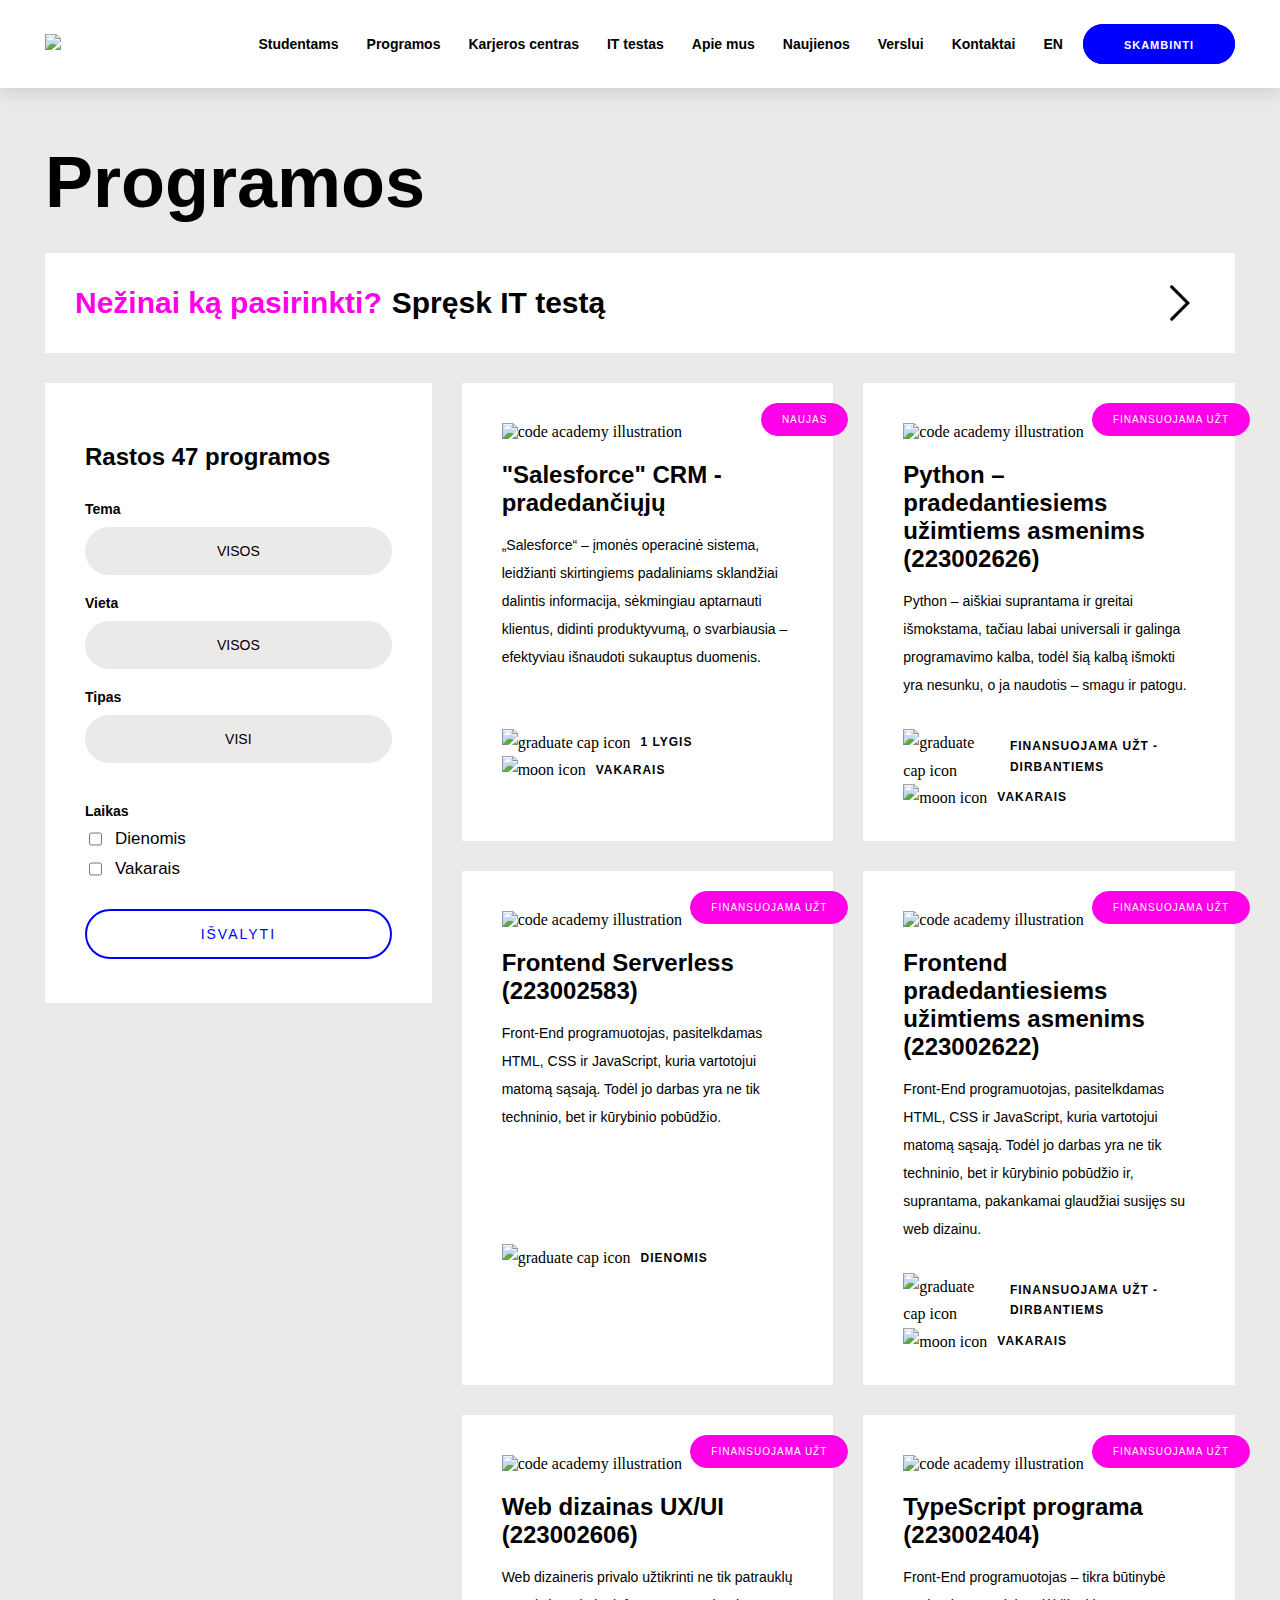
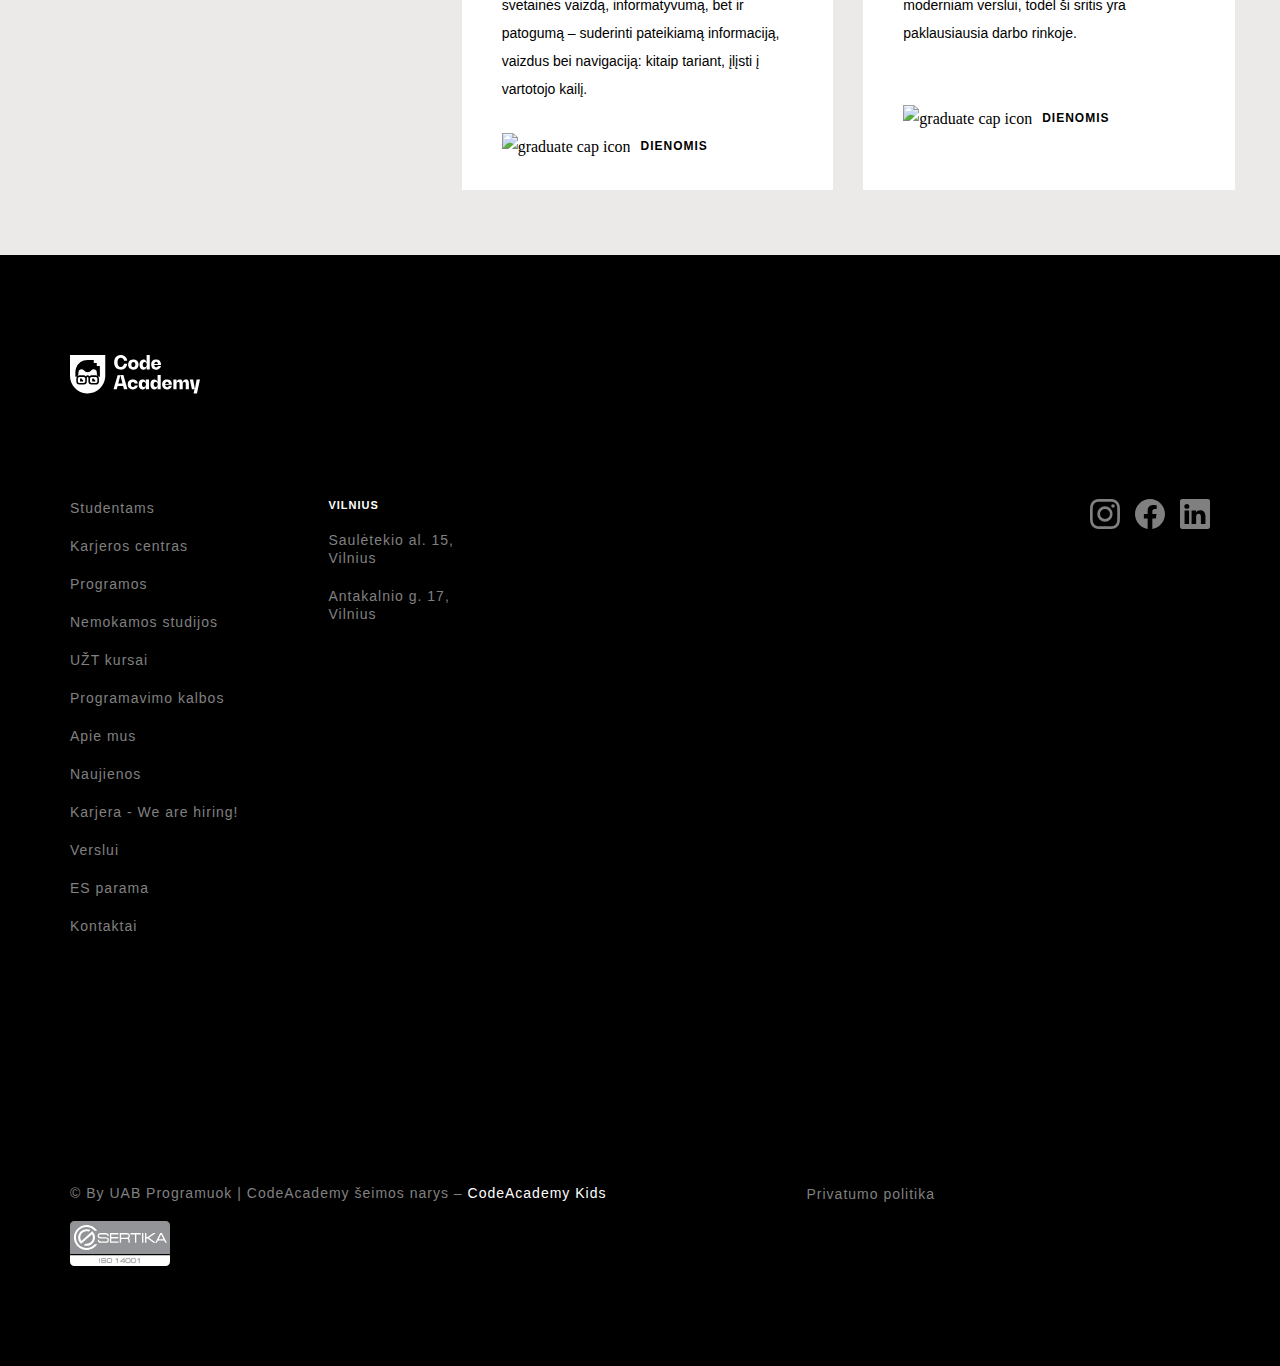
==== programos.html @ e9f314dd "first commit" ====
<!DOCTYPE html>
<html lang="en">
<head>
    <meta charset="UTF-8">
    <meta http-equiv="X-UA-Compatible" content="IE=edge">
    <meta name="viewport" content="width=device-width, initial-scale=1.0">
    <title>Programos</title>
    <link rel="stylesheet" href="./programos.css">
</head>
<body>
    <div class="header-container-main">
        <div class="header-sticky">
            <div class="header-container">
                <header class="main-header">
                    <div class="image-wrapper">
                        <img class="logo" src="./https://codeacademy.lt/wp-content/themes/codeacademy/dist/images/codeacademy-black.svg" wialt="code academy logotipas">
                    </div>
        
                    <nav class="main-navigation">
                        <ul class="main-menu">
                            <li class="menu-item"><a class="menu-link" href="#">Studentams</a></li>
                            <li class="menu-item"><a class="menu-link" href="#">Programos</a></li>
                            <li class="menu-item"><a class="menu-link"  href="#">Karjeros centras</a></li>
                            <li class="menu-item"><a class="menu-link" href="#">IT testas</a></li>
                            <li class="menu-item"><a class="menu-link" href="#">Apie mus</a></li>
                            <li class="menu-item"><a class="menu-link" href="#">Naujienos</a></li>
                            <li class="menu-item"><a class="menu-link" href="#">Verslui</a></li>
                            <li class="menu-item"><a class="menu-link" href="#">Kontaktai</a></li>
                            <li class="menu-item"><a class="menu-link" href="#">EN</a></li>
                            <li class="menu-item"><a class="button" href="tel:+37063409771">SKAMBINTI</a></li>
                        </ul>
                    </nav> 
                </header>
            </div>
        </div>
    </div>
          
    <div class="container">        
        <h1 class="header-wrapper">Programos</h1>
        <div class="image-container">
            <a class="image-link" href="#">
                <div class="image-content">
                    <div class="text">
                        <span class="pink">Nežinai ką pasirinkti?</span>
                        <span class="black">Spręsk IT testą</span>
                    </div> 
                    <img class="arrow" src="./images/next.png" alt="arrow icon" width="50">
                </div>   
            </a>

        </div>
        <div class="main-content-wrapper">
            <div class="filters-wrapper">
                <h2 class="wrapper-header">Rastos 47 programos</h2>

                <div class="filters">
                <span class="heavy">Tema</span>
                <input class="button-select" type="button" value="Visos" >
                <span class="heavy">Vieta</span>
                <input class="button-select" type="button" value="Visos">
                <span class="heavy">Tipas</span>
                <input class="button-select" type="button" value="Visi">
                </div>
            
                <div class="time">
                <span class="heavy">Laikas</span>
                <div class="laikas">
                    <div class="day">
                        <input class="checkbox" type="checkbox">
                        <span class="light">Dienomis</span>
                    </div>
                    <div class="night">
                        <input class="checkbox" type="checkbox">
                        <span class="light">Vakarais</span>
                    </div>
                </div>
                </div>
            
                <input class="button-blue" type="button" value="Išvalyti">
            </div>

            <div class="programos-wrapper">
                <div class="programa-wrapper" ><a class="link" href="#"> 
                    <div class="group">
                        <img class="image" src="./images/ca-1.svg" alt="code academy illustration" width="100">
                        <div class="content-wrapper">
                            <h2 class="wrapper-header">"Salesforce" CRM - pradedančiųjų</h2>
                            <p class="content">„Salesforce“ – įmonės operacinė sistema, leidžianti skirtingiems padaliniams sklandžiai dalintis informacija, sėkmingiau aptarnauti klientus, didinti produktyvumą, o svarbiausia – efektyviau išnaudoti sukauptus duomenis.</p>
                        </div>
                    </div>
                    
                    <ul class="list">
                        <div class="list-items">
                            <li class="icon"><img src="./images/graduate-cap.png" alt="graduate cap icon" width="20"></li>
                            <li class="list-item">1 Lygis</li>
                        </div>
                        <div class="list-items">
                            <li class="icon"><img src="./images/moon.png" alt="moon icon" width="20"></li>
                            <li class="list-item">vakarais</li>
                        </div>
                    </ul>

                    <div class="islindes">
                        <span class="ruzavas">Naujas</span>
                    </div>
                </a>
                </div>

                <div class="programa-wrapper"><a class="link" href="#">
                    <div class="group">
                        <img class="image" src="./images/ca-2.svg" alt="code academy illustration" width="100">
                        <div class="content-wrapper">
                            <h2 class="wrapper-header">Python – pradedantiesiems užimtiems asmenims (223002626)</h2>
                            <p class="content">Python – aiškiai suprantama ir greitai išmokstama, tačiau labai universali ir galinga programavimo kalba, todėl šią kalbą išmokti yra nesunku, o ja naudotis – smagu ir patogu.</p>
                        </div>
                    </div>
                    
                    <ul class="list">
                        <div class="list-items">
                            <li class="icon"><img src="./images/graduate-cap.png" alt="graduate cap icon" width="20"></li>
                            <li class="list-item">finansuojama užt - dirbantiems</li>
                        </div>
                        <div class="list-items">
                            <li class="icon"><img src="./images/moon.png" alt="moon icon" width="20"></li>
                            <li class="list-item">vakarais</li>
                        </div>
                    </ul>

                    <div class="islindes">
                        <span class="ruzavas">Finansuojama užt</span>
                    </div>
                </a>
                </div>

                <div class="programa-wrapper"><a class="link" href="#">
                    <div class="group">
                        <img class="image" src="./images/ca-3-4.svg" alt="code academy illustration" width="100">
                        <div class="content-wrapper">
                            <h2 class="wrapper-header">Frontend Serverless (223002583)</h2>
                            <p class="content">Front-End programuotojas, pasitelkdamas HTML, CSS ir JavaScript, kuria vartotojui matomą sąsają. Todėl jo darbas yra ne tik techninio, bet ir kūrybinio pobūdžio.</p>
                        </div>
                    </div>
                    
                    <ul class="list">
                        <div class="list-items">
                            <li class="icon"><img src="./images/sun.png" alt="graduate cap icon" width="20"></li>
                            <li class="list-item">dienomis</li>
                        </div>
                    </ul>

                    <div class="islindes">
                        <span class="ruzavas">Finansuojama užt</span>
                    </div>
                </a>
                </div>

                <div class="programa-wrapper"><a class="link" href="#">
                    <div class="group">
                        <img class="image" src="./images/ca-3-4.svg" alt="code academy illustration" width="100">
                        <div class="content-wrapper">
                            <h2 class="wrapper-header">Frontend pradedantiesiems užimtiems asmenims (223002622)</h2>
                            <p class="content">Front-End programuotojas, pasitelkdamas HTML, CSS ir JavaScript, kuria vartotojui matomą sąsają. Todėl jo darbas yra ne tik techninio, bet ir kūrybinio pobūdžio ir, suprantama, pakankamai glaudžiai susijęs su web dizainu.</p>
                        </div>
                    </div>
                    
                    <ul class="list">
                        <div class="list-items">
                            <li class="icon"><img src="./images/graduate-cap.png" alt="graduate cap icon" width="20"></li>
                            <li class="list-item">finansuojama užt - dirbantiems</li>
                        </div>
                        <div class="list-items">
                            <li class="icon"><img src="./images/moon.png" alt="moon icon" width="20"></li>
                            <li class="list-item">vakarais</li>
                        </div>
                    </ul>

                    <div class="islindes">
                        <span class="ruzavas">Finansuojama užt</span>
                    </div>
                </a>
                </div>

                <div class="programa-wrapper"><a class="link" href="#">
                    <div class="group">
                       <img class="image" src="./images/ca-5.svg" alt="code academy illustration" width="100">
                        <div class="content-wrapper">
                            <h2 class="wrapper-header">Web dizainas UX/UI (223002606)</h2>
                            <p class="content">Web dizaineris privalo užtikrinti ne tik patrauklų svetainės vaizdą, informatyvumą, bet ir patogumą – suderinti pateikiamą informaciją, vaizdus bei navigaciją: kitaip tariant, įlįsti į vartotojo kailį.</p>
                        </div> 
                    </div>
                    
                    <ul class="list">
                        <div class="list-items">
                            <li class="icon"><img src="./images/sun.png" alt="graduate cap icon" width="20"></li>
                            <li class="list-item">dienomis</li>
                        </div>
                    </ul>

                    <div class="islindes">
                        <span class="ruzavas">Finansuojama užt</span>
                    </div>
                </a>
                </div>

                <div class="programa-wrapper"><a class="link" href="#">
                    <div class="group">
                        <img class="image" src="./images/ca-6.svg" alt="code academy illustration" width="100">
                        <div class="content-wrapper">
                            <h2 class="wrapper-header">TypeScript programa (223002404)</h2>
                            <p class="content">Front-End programuotojas – tikra būtinybė moderniam verslui, todėl ši sritis yra paklausiausia darbo rinkoje.</p>
                        </div>
                    </div>
                    
                    <ul class="list">
                        <div class="list-items">
                            <li class="icon"><img src="./images/sun.png" alt="graduate cap icon" width="20"></li>
                            <li class="list-item">dienomis</li>
                        </div>
                    </ul>

                    <div class="islindes">
                        <span class="ruzavas">Finansuojama užt</span>
                    </div>
                </a>
                </div>

            </div>
        </div>
        
    </div>

    <div class="footer-container">
        <div class="footer-wrapper">
            <div class="footer-1">
                <div class="footer-image-wrapper">
                    <img class="footer-logo" src="./images/codeacademy-white.svg" alt="code academy logo footer" width="130">
                </div>
                <div class="footer-main-part-wrapper">
                    <div class="lists">
                        <ul class="footer-list-1">
                            <li class="footer-list-item"><a class="footer-list-link" href="#">Studentams</a></li>
                            <li class="footer-list-item"><a class="footer-list-link" href="#">Karjeros centras</a></li>
                            <li class="footer-list-item"><a class="footer-list-link" href="#">Programos</a></li>
                            <li class="footer-list-item"><a class="footer-list-link" href="#">Nemokamos studijos</a></li>
                            <li class="footer-list-item"><a class="footer-list-link" href="#">UŽT kursai</a></li>
                            <li class="footer-list-item"><a class="footer-list-link" href="#">Programavimo kalbos</a></li>
                            <li class="footer-list-item"><a class="footer-list-link" href="#">Apie mus</a></li>
                            <li class="footer-list-item"><a class="footer-list-link" href="#">Naujienos</a></li>
                            <li class="footer-list-item"><a class="footer-list-link" href="#">Karjera - We are hiring!</a></li>
                            <li class="footer-list-item"><a class="footer-list-link" href="#">Verslui</a></li>
                            <li class="footer-list-item"><a class="footer-list-link" href="#">ES parama</a></li>
                            <li class="footer-list-item"><a class="footer-list-link" href="#">Kontaktai</a></li>
                        </ul>
                        <div class="footer-list-div">
                            <span class="city">Vilnius</span>
                            <ul class="footer-list-2">
                                <li class="footer-list-item"><a class="footer-list-link" href="#">Saulėtekio al. 15, Vilnius</a></li>
                                <li class="footer-list-item"><a class="footer-list-link" href="#">Antakalnio g. 17, Vilnius</a></li>
                            </ul>
                        </div>
                    </div>
                    <div class="icons-wrapper">
                        <a class="instagram-link" href="#">
                            <svg class="media-icon" xmlns="http://www.w3.org/2000/svg" xmlns:xlink="http://www.w3.org/1999/xlink" width="30" height="31"><defs><path d="M0 .009h29.991v29.987H0z"></path></defs><g fill-rule="evenodd"><mask><use xlink:href="#a"></use></mask><path  d="M14.995.01c-4.072 0-4.583.017-6.182.09-1.596.072-2.686.326-3.64.697a7.34 7.34 0 00-2.656 1.73 7.344 7.344 0 00-1.73 2.655c-.37.954-.624 2.044-.697 3.64-.073 1.6-.09 2.11-.09 6.183 0 4.072.017 4.583.09 6.182.073 1.596.327 2.686.697 3.64a7.34 7.34 0 001.73 2.656 7.34 7.34 0 002.656 1.73c.954.37 2.044.624 3.64.697 1.6.073 2.11.09 6.182.09 4.073 0 4.583-.017 6.183-.09 1.596-.073 2.686-.327 3.64-.697a7.348 7.348 0 002.656-1.73 7.366 7.366 0 001.73-2.656c.37-.954.623-2.044.696-3.64.073-1.6.09-2.11.09-6.182 0-4.073-.017-4.583-.09-6.183-.072-1.596-.326-2.686-.697-3.64a7.348 7.348 0 00-1.73-2.656 7.37 7.37 0 00-2.655-1.73c-.954-.37-2.044-.624-3.64-.696-1.6-.073-2.11-.09-6.183-.09zm0 2.701c4.004 0 4.478.016 6.06.088 1.462.066 2.256.31 2.784.516.7.272 1.2.597 1.724 1.122.525.524.85 1.024 1.122 1.724.205.528.45 1.322.516 2.784.072 1.582.088 2.056.088 6.06s-.016 4.478-.088 6.06c-.066 1.461-.31 2.255-.516 2.784a4.644 4.644 0 01-1.122 1.724 4.634 4.634 0 01-1.724 1.121c-.528.206-1.322.45-2.784.517-1.581.072-2.056.087-6.06.087s-4.478-.015-6.06-.087c-1.461-.067-2.255-.311-2.784-.517a4.654 4.654 0 01-1.724-1.121 4.65 4.65 0 01-1.121-1.724c-.206-.529-.45-1.323-.517-2.785-.072-1.581-.087-2.055-.087-6.06 0-4.003.015-4.477.087-6.059.067-1.462.311-2.256.517-2.784.272-.7.597-1.2 1.121-1.724a4.652 4.652 0 011.724-1.122c.529-.205 1.323-.45 2.785-.516 1.581-.072 2.055-.088 6.06-.088z" mask="url(#b)"></path><path d="M14.995 20.003a4.998 4.998 0 110-9.997 4.998 4.998 0 010 9.997zm0-12.699a7.7 7.7 0 10.002 15.4 7.7 7.7 0 00-.002-15.399zM24.8 7a1.8 1.8 0 11-3.6 0 1.8 1.8 0 013.6 0" mask="url(#b)"></path></g></svg>
                        </a>
                        <a class="facebook-link" href="#">
                            <svg class="media-icon" xmlns="http://www.w3.org/2000/svg" width="30" height="30"><path d="M30 15.092C30 6.757 23.284 0 15 0 6.716 0 0 6.757 0 15.092 0 22.624 5.485 28.868 12.656 30V19.454H8.848v-4.362h3.808v-3.325c0-3.783 2.24-5.872 5.666-5.872 1.641 0 3.358.295 3.358.295v3.714h-1.892c-1.863 0-2.444 1.163-2.444 2.357v2.83h4.16l-.665 4.363h-3.495V30C24.514 28.868 30 22.624 30 15.092" fill-rule="evenodd"></path></svg>
                        </a>
                        <a class="linkedin-link" href="#">
                            <svg class="media-icon" xmlns="http://www.w3.org/2000/svg" width="30" height="30"><path d="M27.783 0C29.007 0 30 .963 30 2.149v25.702C30 29.038 29.007 30 27.783 30H2.217C.993 30 0 29.038 0 27.852V2.149C0 .963.993 0 2.217 0h25.566zM9.094 11.566H4.563v13.547h4.531V11.566zm11.123-.317c-2.354 0-3.436 1.259-4.046 2.177l-.038.058v-1.917h-4.53c.017.372.024 1.69.025 3.367v1.558c-.003 3.46-.021 7.58-.025 8.454l-.001.156-.001.01h4.532v-7.563c0-.405.03-.81.15-1.099.327-.81 1.072-1.647 2.324-1.647 1.64 0 2.295 1.242 2.295 3.064v7.246h4.531v-7.767c0-4.161-2.235-6.097-5.216-6.097zM6.859 5.036c-1.55 0-2.563 1.011-2.563 2.34 0 1.3.983 2.341 2.504 2.341h.03c1.58 0 2.563-1.04 2.563-2.34-.03-1.33-.984-2.34-2.534-2.34z"></path></svg>
                        </a>
                    </div>
                </div>
                
            </div>
            <div class="footer-2">
                <div class="footer-bottom-1">
                    <span class="footer-bottom-line">© By UAB Programuok | CodeAcademy šeimos narys – <a class="kids-link" href="#">CodeAcademy Kids</a></span>
                    <img class="sertika logo" src="./images/sertika.svg" alt="sertika logo" width="100">
                </div>
                <div class="footer-bottom-2">
                    <span class="footer-list-item"><a class="footer-list-link" href="#">Privatumo politika</a></span>
                </div>
            </div>
        </div>
    </div>
    
    
</body>
</html>
---- programos.css ----
*, *:before, *:after {
    box-sizing: border-box;
}

body {
    background-color: rgb(236, 233, 233);
    margin: 0;
}

.header-container-main {
    background-color: white;
    position: sticky;
    top: 0;
    z-index: 1000;
    box-shadow: 0 5px 15px 1px rgba(0, 0, 0, 0.1);
}

.header-container {
    padding: 5px;
    max-width: 1200px;
    margin-left: auto;
    margin-right: auto;
    background-color: white;
}

.container {
    padding: 5px;
    max-width: 1200px;
    margin-left: auto;
    margin-right: auto;
    margin-bottom: 60px;
    display: grid;
    grid-template-columns: 1fr;
    gap: 30px;
}

.main-header {
    display: flex;
    justify-content: space-between;
    align-items: center;
    background-color: white;
}

.main-navigation ul {
    display:flex;
}

ul.main-menu {
   padding-left: 0;
   margin: 0;
}

.main-menu li:nth-child(1) {
    padding-left: 0;
}

.main-menu li:nth-child(9) {
    padding-right: 0;
}

.main-menu li:last-child {
    padding-right: 0;
    padding-left: 0;
}

ul.main-menu .button {
    color: white;
    font-size: 11px;
    font-weight: 600;
    font-family: Bw Nista Int,Arial,sans-serif;
    text-decoration: none;
    letter-spacing: 1px;
    background-color: blue;
    border: 1px solid blue;
    border-radius: 40px;
    padding: 14px 40px 12px 40px;
    margin-left: 20px;
}

ul.main-menu .button:hover {
    background-color: rgb(59, 59, 250);
    border: 1px solid rgb(59, 59, 250);
}


li.menu-item {
    list-style-type: none;
    padding: 30px 14px;
}

li .menu-link {
    text-decoration: none;
    color: black;
    font-family: Bw Nista Int,Arial,sans-serif;
    font-size: 14px;
    font-weight: 700;
}

li .menu-link:hover {
    color: rgba(0, 0, 0, 0.7);
}




.image-container {
    background-color: white;
    background-image: url(images/MicrosoftTeams-image.png);
    background-size: 600px;
    background-repeat: no-repeat;
    background-position: 90% 60%;
}

.image-content {
    display: flex;
    align-items: center;
    justify-content: space-between;
    padding: 25px 30px;
}

.text {
    display: flex;
    gap: 10px;
}

.image-link {
    text-decoration: none;
    width: 100%;
}

.pink, 
.black {
    font-size: 30px;
    font-weight: 700;
    font-family: Bw Gradual,Arial,sans-serif;
}

.black {
    color: black;
}

.pink {
    color: #ff00e9;
}

.header-wrapper {
    color: black;
    font-size: 72px;
    font-family: "Bw Gradual", Arial, sans-serif;
    font-weight: 700;
    margin-bottom: 0;
}

.main-content-wrapper {
    display: grid;
    grid-template-columns: 1fr 2fr;
    gap: 30px;
}

.programos-wrapper {
    display: grid;
    grid-template-columns: 1fr 1fr;
    gap: 30px;
}

.programos-wrapper .link {
    text-decoration: none;
    color: black;
}

.filters-wrapper {
    background-color: white;
    padding: 40px;
    display: flex;
    flex-direction: column;
    gap: 30px;
    height: 620px;
    position: sticky;
    top: 113px;
}


.programa-wrapper .link {
    background-color: white;
    padding: 40px 40px 30px;
    height: 100%;
    display: flex;
    flex-direction: column;
    justify-content: space-between;
    position: relative;
}

.wrapper-header {
    font-family: Bw Gradual,Arial,sans-serif;
    font-weight: 700;
    font-size: 24px;
    line-height: 1.17;
    margin-bottom: 0;
}

.filters {
    display: flex;
    flex-direction: column;
    gap: 10px;
}


.heavy {
    font-family: Bw Nista Int,Arial,sans-serif;
    font-size: 14px;
    font-weight: 700;
    display: block;
}

.button-select {
    background-color: rgb(236, 233, 233);
    padding: 15px 20px;
    border: 1px solid rgb(236, 233, 233);
    border-radius: 40px;
    text-transform: uppercase;
    font-family:  Nista Int,Arial,sans-serif;
    font-size: 14px;
    margin-bottom: 10px;
    display: flex;
}

.button-select:hover {
    background-color: rgb(195, 195, 195);
    border: 1px solid rgb(207, 207, 207);
}

.button-select:active {
    box-shadow: 0 0 7px 2px rgb(66, 66, 248);
}

.time {
    display: flex;
    flex-direction: column;
    gap: 10px;
}

.laikas {
    display: flex;
    flex-direction: column;
    gap: 10px;
}

.day, 
.night {
    display: flex;
    column-gap: 10px;
}

.light {
    font-family: Bw Nista Int,Arial,sans-serif;
    font-size: 17px;
}

.button-blue {
    text-transform: uppercase;
    font-family: Nista Int,Arial,sans-serif;
    font-size: 14px;
    letter-spacing: 2px;
    padding: 15px 20px;
    border: 2px solid blue;
    border-radius: 40px;
    background-color: white;
    color: blue;
    cursor: pointer;
}

.button-blue:hover {
    border: 2px solid rgb(91, 91, 252);
    color: rgb(91, 91, 252);
}







.content {
    font-family: Nista Int,Arial,sans-serif;
    font-size: 14px;
    line-height: 2;
}

.list {
    padding-left: 0;
    margin-bottom: 0;
    display: flex;
    flex-wrap: wrap;
    column-gap: 50px;
}

.list-items {
    display: flex;
    gap: 10px;
    align-items: center;
    line-height: 1.7;
}

.icon {
    list-style-type: none;
}

.list-item {
    list-style-type: none;
    text-transform: uppercase;
    letter-spacing: 1px;
    font-family: Nista Int,Arial,sans-serif;
    font-size: 12px;
    font-weight: 700;
}

.islindes .ruzavas {
    color: white;
    background-color: #ff00e9;
    border: 1px solid #ff00e9;
    border-radius: 50px;
    text-transform: uppercase;
    font-size: 10px;
    font-family: Nista Int,Arial,sans-serif;
    letter-spacing: 1px;
    padding: 10px 20px;
    position: absolute;
    top: 20px;
    right: -15px;
}





.footer-container {
    background-color: black;
}

.footer-wrapper {
    padding: 100px 0 100px 0;
    display: flex;
    flex-direction: column;
    gap: 250px;
    margin-left: auto;
    margin-right: auto;
    max-width: 1200px;
}

.footer-1 {
    display: flex;
    flex-direction: column;
    gap: 100px;
}

.footer-main-part-wrapper {
    display: flex;
    justify-content: space-between;
}

.city {
    color: white;
    text-transform: uppercase;
    font-family: Bw Nista Int,Arial,sans-serif;
    font-size: 11px;
    font-weight: 700;
    letter-spacing: 1px;
}

.lists {
    display: flex;
    gap: 90px;
}

.footer-list-div {
    display: flex;
    flex-direction: column;
    gap: 20px;
}

ul.footer-list-1, 
ul.footer-list-2 {
    padding-left: 0;
    display: flex;
    flex-direction: column;
    gap: 20px;
}

ul.footer-list-1 {
    margin: 0;
}

ul.footer-list-2 {
    width: 140px;
    margin: 0;
}

.footer-list-item {
    list-style-type: none;
}

.footer-list-item:hover {
    text-decoration: underline;
}

.footer-list-link {
    color: gray;
    text-decoration: none;
    font-family: Bw Nista Int,Arial,sans-serif;
    font-size: 14px;
    letter-spacing: 1px;
}

.footer-list-link:hover {
    color: white;
}

.icons-wrapper {
    display: flex;
    gap: 15px;
}

.media-icon {
    fill: gray;
}

.media-icon:hover {
    fill: white;
}

.footer-2 {
    display: flex;
    gap: 200px;
}

.footer-bottom-1 {
    display: flex;
    flex-direction: column;
    gap: 20px;
}


.footer-bottom-line {
    font-family: Bw Nista Int,Arial,sans-serif;
    font-size: 14px;
    color: gray;
    letter-spacing: 1px;
}

.kids-link {
    text-decoration: none;
    color: white;
}

.kids-link:hover {
    text-decoration: underline;
}




@media (max-width: 1299px) {
    .footer-1, .footer-2 {
        margin-left: 30px;
        margin-right: 30px;
    }
}

@media (max-width: 899px) {
    .programos-wrapper {
        grid-template-columns: 1fr;
    }
    .footer-2 {
        gap: 100px;
    }
}

@media (max-width: 799px) {
    .main-content-wrapper {
        grid-template-columns: 1fr;
        margin-left: 30px;
        margin-right: 30px;
    }
    .filters-wrapper {
        position: unset;
    }
    .footer-2 {
        flex-direction: column;
        gap: 50px;
    }
    .footer-bottom-2 {
        order: -2;
    }
}

@media (max-width: 699px) {
    .footer-main-part-wrapper .lists {
        flex-direction: column;
    }
    .footer-wrapper {
        padding-left: 30px;
        padding-right: 30px;
    }
}

@media (max-width: 499px) {
    .footer-main-part-wrapper {
        flex-direction: column;
        gap: 90px;
    }
    
}
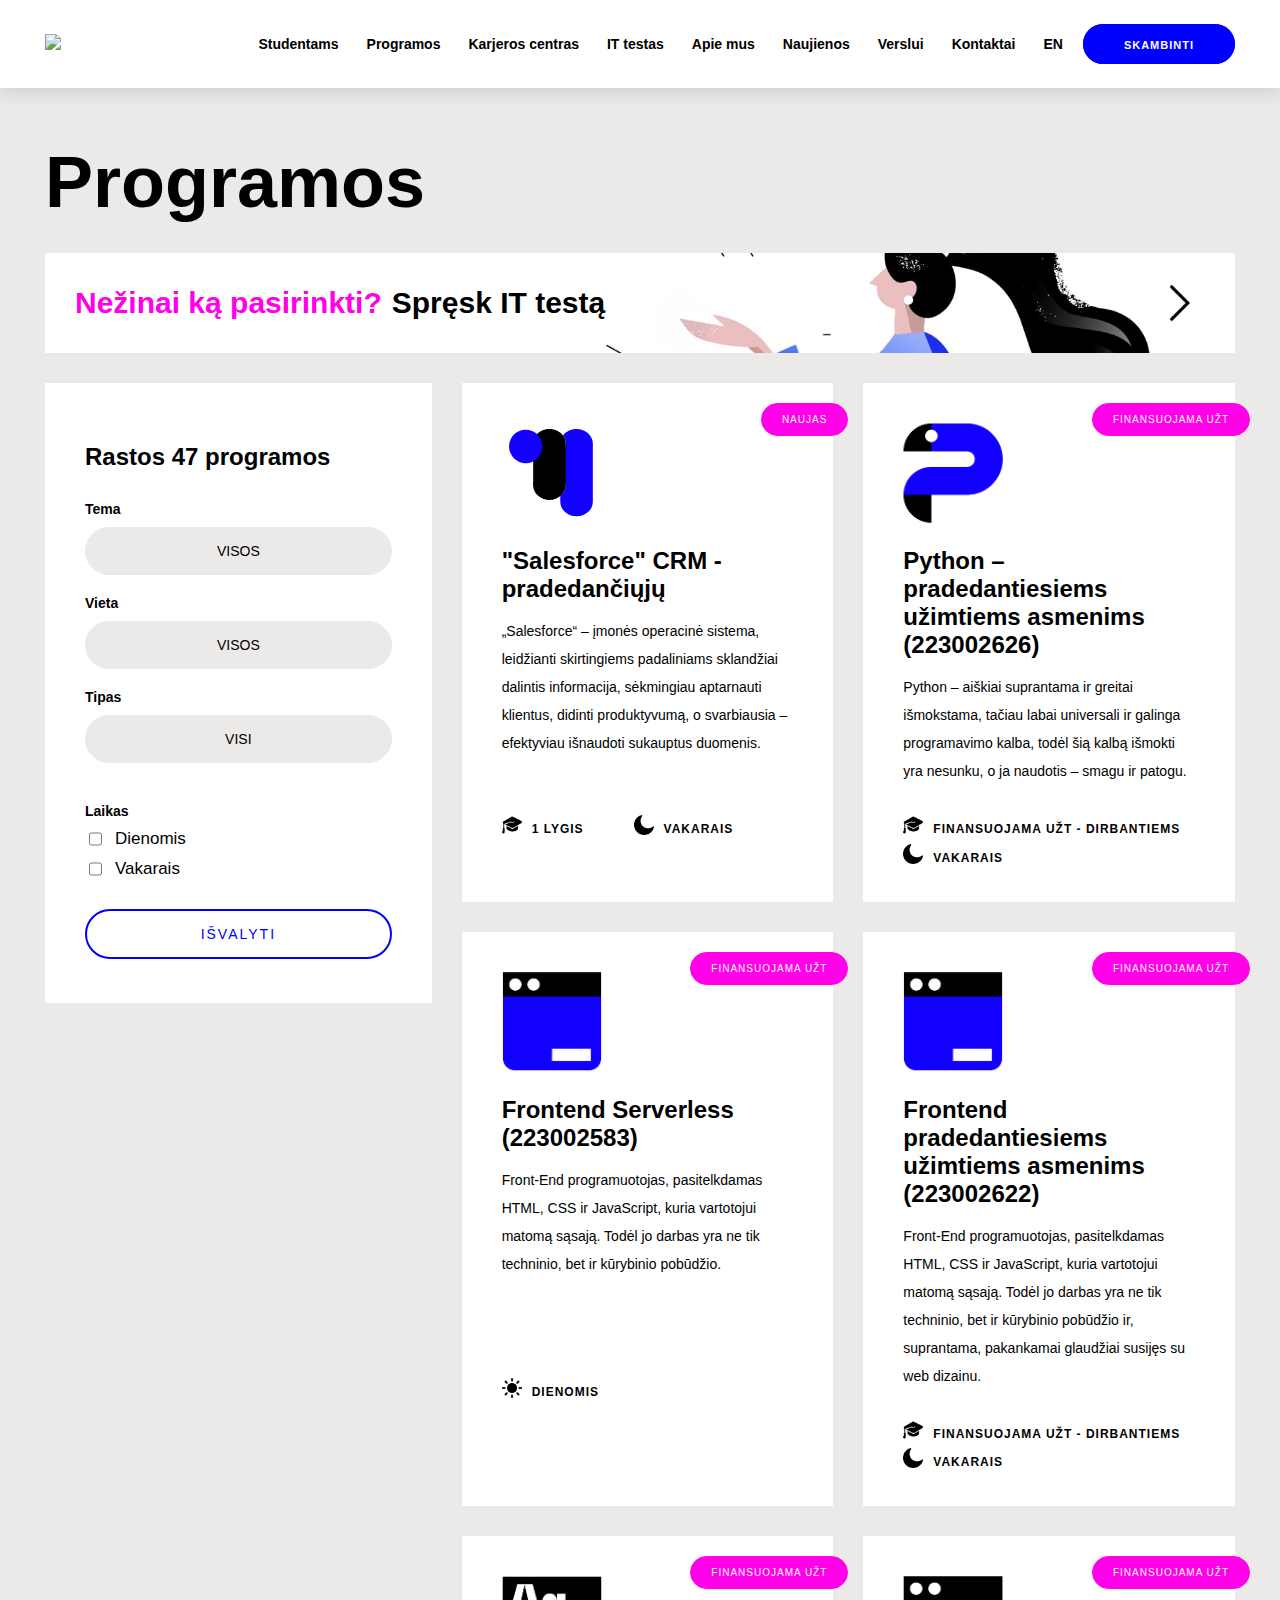
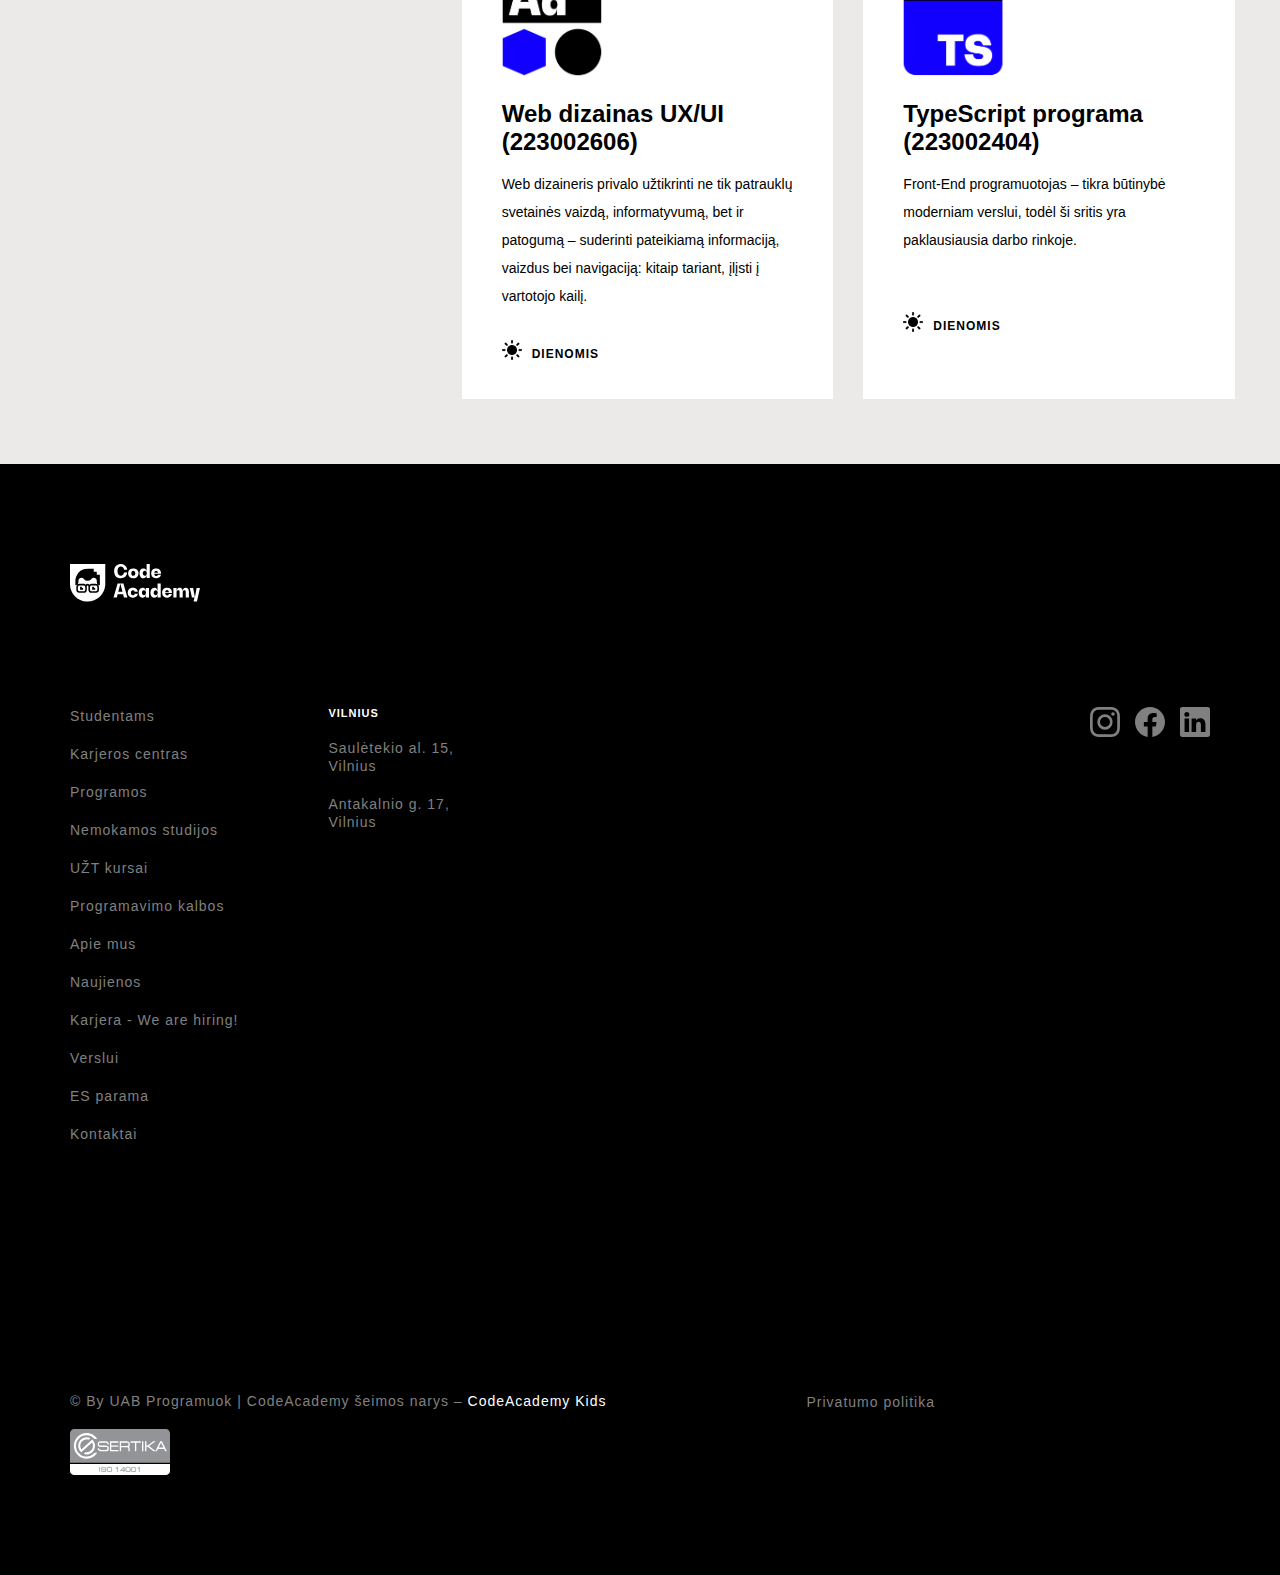
==== commit 8c9f6c60: "link changes" ====
--- a/programos.html
+++ b/programos.html
@@ -13,7 +13,7 @@
             <div class="header-container">
                 <header class="main-header">
                     <div class="image-wrapper">
-                        <img class="logo" src="./https://codeacademy.lt/wp-content/themes/codeacademy/dist/images/codeacademy-black.svg" wialt="code academy logotipas">
+                        <img class="logo" src="https://codeacademy.lt/wp-content/themes/codeacademy/dist/images/codeacademy-black.svg" wialt="code academy logotipas">
                     </div>
         
                     <nav class="main-navigation">
